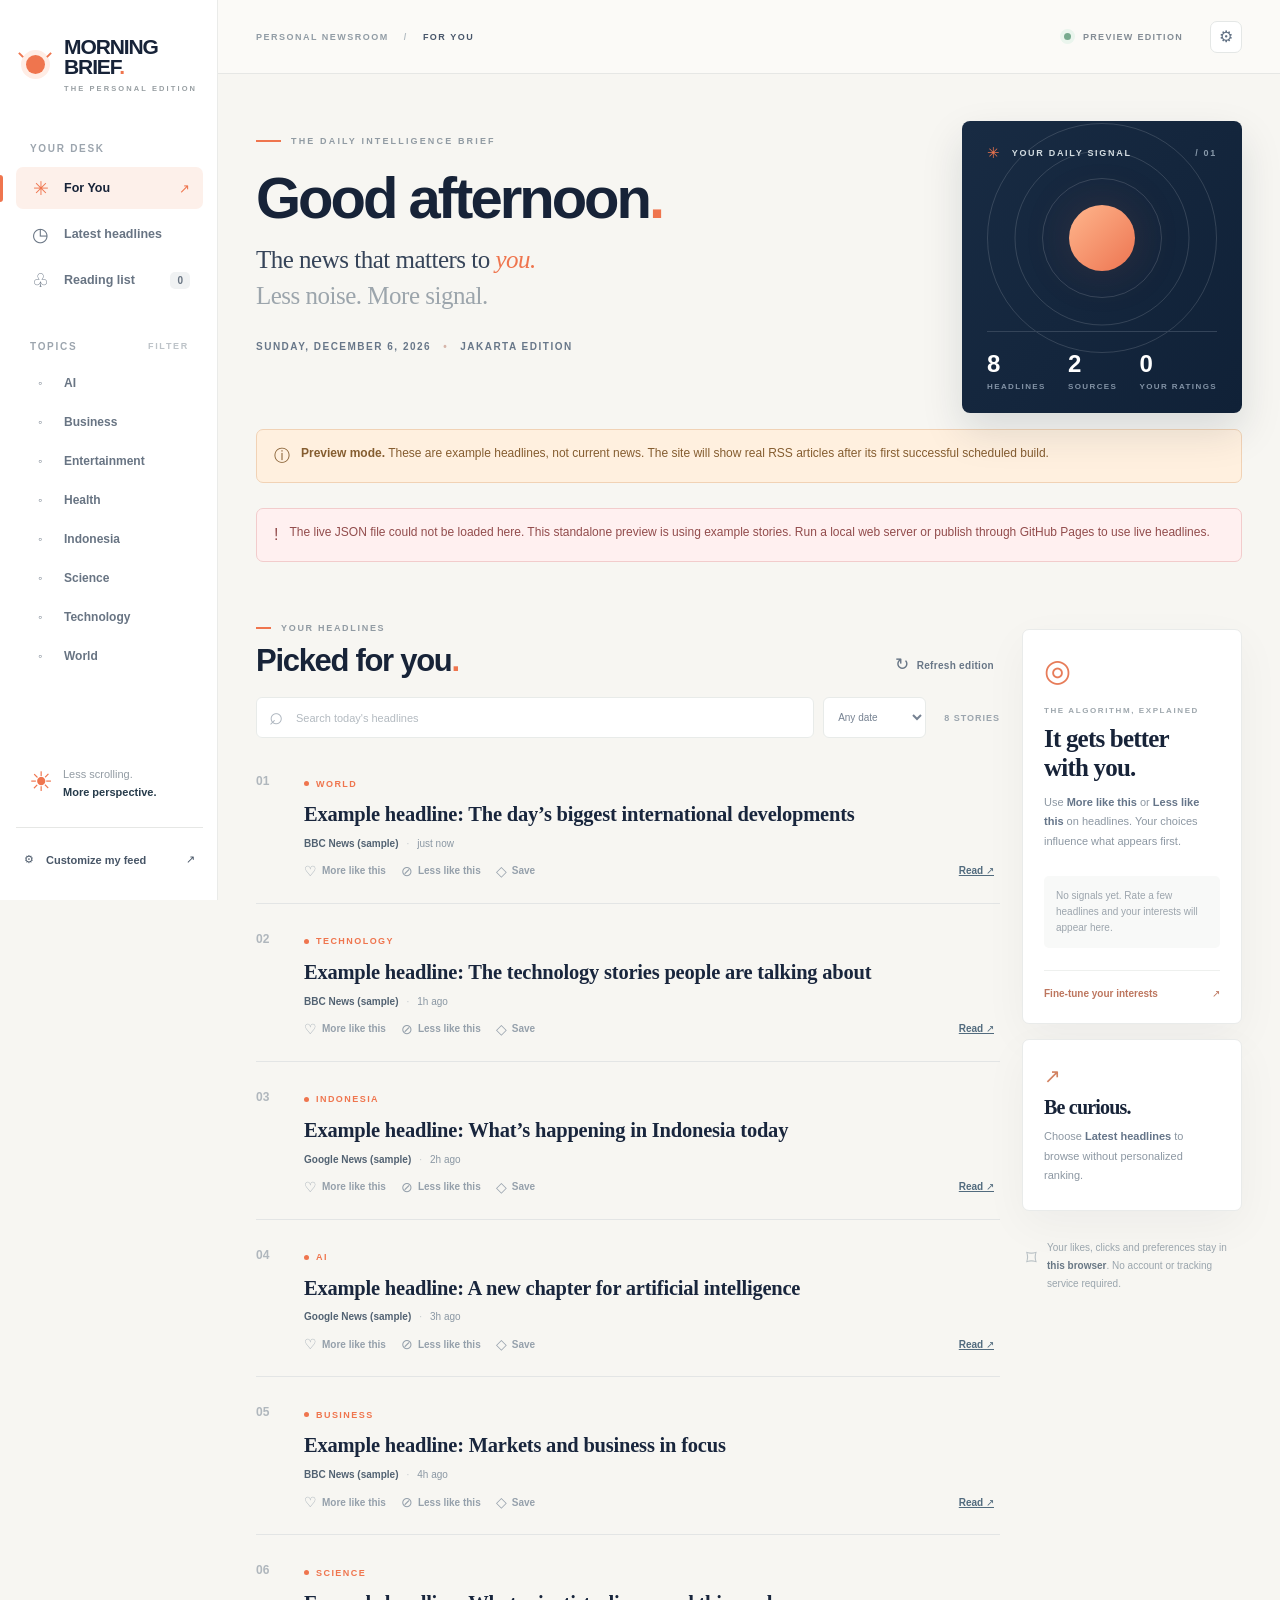
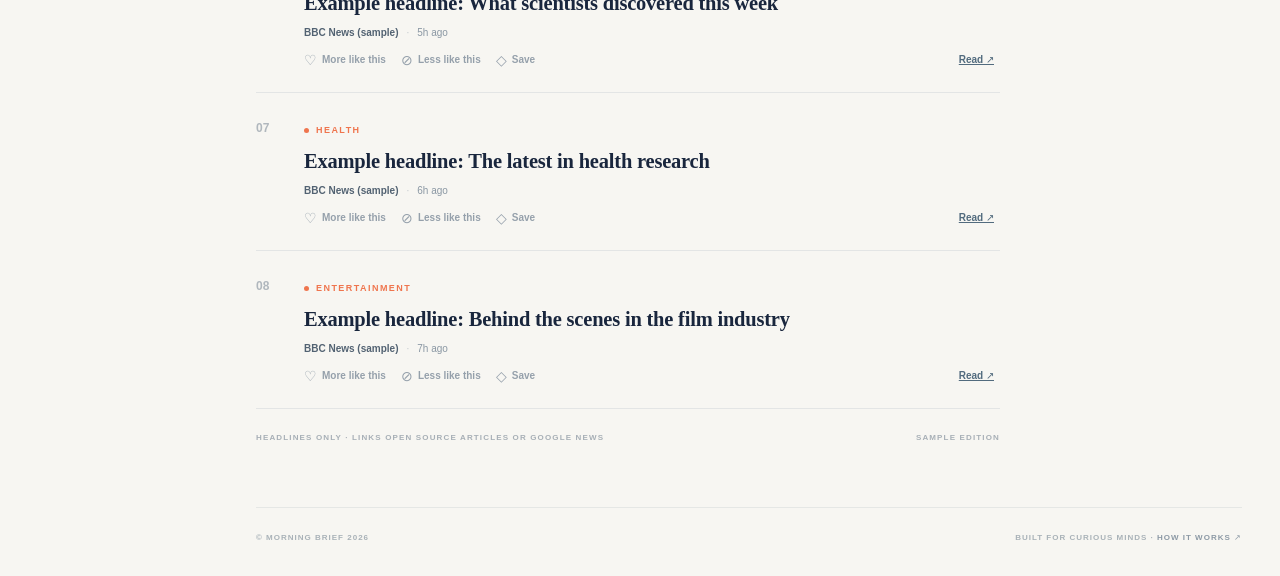
==== index.html @ 29d01cf0 "Add files via upload" ====
<!doctype html>
<html lang="en">
<head>
  <meta charset="utf-8">
  <meta name="viewport" content="width=device-width, initial-scale=1">
  <meta name="theme-color" content="#f7f6f2">
  <meta name="description" content="Morning Brief: a personalized daily news dashboard built from trusted RSS headlines.">
  <title>Morning Brief — Your personal news desk</title>
  <link rel="stylesheet" href="./styles.css">
  <script src="./app.js" defer></script>
</head>
<body>
  <div class="shell">
    <aside class="sidebar" aria-label="Main navigation">
      <div class="brand">
        <div class="brand-mark" aria-hidden="true"><span class="sun-core"></span><span class="sunline sunline-a"></span><span class="sunline sunline-b"></span></div>
        <div><div class="brand-title">MORNING<br>BRIEF<span class="brand-dot">.</span></div><div class="brand-caption">THE PERSONAL EDITION</div></div>
      </div>

      <div class="sidebar-section-label">YOUR DESK</div>
      <nav id="mainNav" class="nav-stack">
        <button type="button" class="nav-item selected" data-view="for-you"><span class="nav-symbol">✳</span><span>For You</span><span class="nav-arrow">↗</span></button>
        <button type="button" class="nav-item" data-view="latest"><span class="nav-symbol">◷</span><span>Latest headlines</span></button>
        <button type="button" class="nav-item" data-view="saved"><span class="nav-symbol">♧</span><span>Reading list</span><span class="nav-count" id="savedCount">0</span></button>
      </nav>

      <div class="sidebar-section-label topics-label">TOPICS <span>FILTER</span></div>
      <nav id="topicNav" class="nav-stack topic-nav" aria-label="Filter by topic"></nav>

      <div class="sidebar-bottom">
        <div class="side-note"><span class="tiny-sun">☀</span><span>Less scrolling.<br><strong>More perspective.</strong></span></div>
        <button type="button" class="side-settings" id="openSettingsSide"><span>⚙</span> Customize my feed <span aria-hidden="true">↗</span></button>
      </div>
    </aside>

    <div class="main-layout">
      <header class="topbar">
        <div class="topbar-breadcrumb">PERSONAL NEWSROOM <span>/</span> <strong id="viewBreadcrumb">FOR YOU</strong></div>
        <div class="topbar-right"><span class="live-dot"></span><span id="topbarEdition">YOUR DAILY EDITION</span><button type="button" class="icon-button" id="settingsTop" aria-label="Open preferences" title="Customize your feed">⚙</button></div>
      </header>

      <main class="content">
        <div class="intro-grid">
          <section class="intro-copy">
            <div class="eyebrow"><span class="eyebrow-line"></span> THE DAILY INTELLIGENCE BRIEF</div>
            <h1 id="greeting">Good morning<span class="title-dot">.</span></h1>
            <p class="hero-subtitle">The news that matters to <em>you.</em><br><span>Less noise. More signal.</span></p>
            <div class="date-row"><span id="todayDate">TODAY</span><span class="date-separator">•</span><span id="dateTimezone">JAKARTA EDITION</span></div>
          </section>
          <section class="hero-card" aria-label="Your morning overview">
            <div class="hero-card-top"><span class="hero-icon">✳</span><span>YOUR DAILY SIGNAL</span><span class="hero-card-number">/ 01</span></div>
            <div class="hero-card-center"><span class="hero-orbit orbit-one"></span><span class="hero-orbit orbit-two"></span><span class="hero-orbit orbit-three"></span><span class="hero-sun"></span></div>
            <div class="hero-card-bottom"><div><span class="stat-number" id="totalStories">—</span><span class="stat-label">HEADLINES</span></div><div><span class="stat-number" id="sourceCount">—</span><span class="stat-label">SOURCES</span></div><div><span class="stat-number" id="ratingCount">0</span><span class="stat-label">YOUR RATINGS</span></div></div>
          </section>
        </div>

        <div id="demoNotice" class="notice" hidden><span class="notice-icon">ⓘ</span><span><strong>Preview mode.</strong> These are example headlines, not current news. The site will show real RSS articles after its first successful scheduled build.</span></div>
        <div id="errorNotice" class="notice notice-error" hidden><span class="notice-icon">!</span><span id="errorMessage"></span></div>

        <section class="news-layout">
          <div class="news-panel">
            <div class="section-top"><div><div class="section-kicker"><span class="mini-rule"></span> YOUR HEADLINES</div><h2 id="sectionTitle">Picked for you<span class="title-dot">.</span></h2></div><button type="button" id="refreshButton" class="refresh-link" title="Check for a newer published edition"><span>↻</span> Refresh edition</button></div>
            <div class="toolbar"><div class="search-wrap"><span class="search-icon">⌕</span><input id="searchInput" type="search" autocomplete="off" placeholder="Search today's headlines" aria-label="Search headlines"></div><select id="timeFilter" aria-label="How recent should stories be"><option value="0">Any date</option><option value="24">Last 24 hours</option><option value="72">Last 3 days</option><option value="168">Last 7 days</option></select><span class="toolbar-count" id="resultCount">— STORIES</span></div>
            <div id="articleList" class="article-list" aria-live="polite"></div>
            <div id="emptyState" class="empty-state" hidden><div class="empty-symbol">◌</div><h3>Nothing in this view yet.</h3><p>Try changing the topic, search or age filter. You can also customize which categories you follow.</p><button type="button" class="plain-primary" id="emptySettings">Adjust preferences →</button></div>
            <button type="button" class="load-more" id="loadMore" hidden>Show more stories <span>↓</span></button>
            <div class="article-list-footer"><span>HEADLINES ONLY · LINKS OPEN SOURCE ARTICLES OR GOOGLE NEWS</span><span id="lastUpdated">UPDATE PENDING</span></div>
          </div>

          <aside class="right-rail" aria-label="Your news preferences summary">
            <section class="rail-card profile-card"><div class="rail-icon">◎</div><div class="rail-overline">THE ALGORITHM, EXPLAINED</div><h3>It gets better<br>with you.</h3><p>Use <strong>More like this</strong> or <strong>Less like this</strong> on headlines. Your choices influence what appears first.</p><div id="tasteBars" class="taste-bars"></div><button type="button" class="rail-link" id="openSettingsRail">Fine-tune your interests <span>↗</span></button></section>
            <section class="rail-card mini-card"><div class="small-icon">↗</div><h3>Be curious.</h3><p>Choose <strong>Latest headlines</strong> to browse without personalized ranking.</p></section>
            <section class="privacy-note"><span class="lock-mark">⌑</span><span>Your likes, clicks and preferences stay in <strong>this browser</strong>. No account or tracking service required.</span></section>
          </aside>
        </section>

        <footer class="footer"><span>© MORNING BRIEF <span id="footerYear">2026</span></span><span>BUILT FOR CURIOUS MINDS · <button type="button" id="footerHow">HOW IT WORKS ↗</button></span></footer>
      </main>
    </div>
  </div>

  <div class="settings-backdrop" id="settingsBackdrop" hidden></div>
  <aside class="settings-drawer" id="settingsDrawer" role="dialog" aria-modal="true" aria-labelledby="settingsTitle" aria-hidden="true">
    <div class="settings-header"><div><span class="section-kicker">MAKE IT YOURS</span><h2 id="settingsTitle">Your preferences<span class="title-dot">.</span></h2></div><button type="button" class="close-drawer" id="closeSettings" aria-label="Close preferences">✕</button></div>
    <div class="settings-body">
      <p class="settings-description">Your Morning Brief adapts to your reading habits. Start by choosing the topics you want, then fine-tune the ranking.</p>
      <section class="settings-section"><h3>Topics you follow</h3><p>Only headlines from enabled topics appear in your feed.</p><div class="topic-settings" id="topicSettings"></div></section>
      <section class="settings-section"><h3>Priorities</h3><p>Tell the feed which topics you want to see near the top.</p><div class="priority-settings" id="prioritySettings"></div></section>
      <section class="settings-section"><h3>Preferred publishers</h3><p>Uncheck a publisher to hide its articles. This list comes from currently available headlines.</p><div class="source-settings" id="sourceSettings"></div></section>
      <section class="settings-section"><h3>Words to boost</h3><p>Comma-separated subjects you want to hear more about. They boost matching collected headlines; they do not create new feeds.</p><textarea id="boostKeywords" rows="2" placeholder="e.g. space exploration, electric cars, filmmaking"></textarea></section>
      <section class="settings-section"><h3>Words to block</h3><p>Matching headlines are removed from your feed.</p><textarea id="blockKeywords" rows="2" placeholder="e.g. celebrity gossip, spoilers"></textarea></section>
      <section class="settings-section"><h3>Feed controls</h3><label class="toggle-row"><span>Hide already opened stories</span><input type="checkbox" id="hideRead"></label><label class="toggle-row"><span>Headlines shown at once</span><select id="pageSize"><option value="10">10</option><option value="20">20</option><option value="40">40</option></select></label></section>
      <section class="settings-section"><h3>Your learning history</h3><p id="learningSummary">No preferences learned yet.</p><div class="data-actions"><button type="button" id="exportPrefs">Export</button><button type="button" id="importPrefs">Import</button><input type="file" id="importFile" accept="application/json,.json" hidden><button type="button" id="resetPrefs" class="danger-button">Reset learning</button></div></section>
      <div class="settings-footnote">To add brand-new publishers or search queries, edit <code>feeds.json</code> with Codex and redeploy.</div>
    </div>
    <div class="settings-footer"><button type="button" class="save-button" id="saveSettings">Save my preferences <span>→</span></button></div>
  </aside>
</body>
</html>
---- styles.css ----
:root{--paper:#f7f6f2;--white:#fff;--ink:#172338;--ink-2:#28374e;--muted:#89929d;--line:#e6e7e5;--accent:#ef754e;--accent-light:#fff0e9;--navy:#152940;--green:#467969;--shadow:0 14px 45px rgba(18,34,50,.042);font-synthesis:none}
*{box-sizing:border-box}
html{scroll-behavior:smooth}body{margin:0;background:var(--paper);color:var(--ink);font-family:Inter,ui-sans-serif,-apple-system,BlinkMacSystemFont,"Segoe UI",sans-serif;-webkit-font-smoothing:antialiased}
button,input,select,textarea{font:inherit}button{cursor:pointer}button:focus-visible,input:focus-visible,select:focus-visible,textarea:focus-visible{outline:3px solid #f4a58a;outline-offset:3px}button:disabled{cursor:not-allowed;opacity:.5}[hidden]{display:none!important}
.shell{display:grid;grid-template-columns:248px minmax(0,1fr);min-height:100vh}.sidebar{background:#fff;border-right:1px solid #eaebe9;min-height:100vh;padding:34px 20px 24px 25px;display:flex;flex-direction:column;position:sticky;top:0;height:100vh;overflow-y:auto}.brand{display:flex;align-items:center;gap:12px;padding:3px 2px 50px}.brand-mark{position:relative;width:34px;height:38px;flex-shrink:0}.sun-core{position:absolute;top:9px;left:8px;width:19px;height:19px;background:var(--accent);border-radius:50%;box-shadow:0 0 0 5px #ffede5}.sunline{position:absolute;top:2px;left:16px;height:6px;border-left:2px solid var(--accent)}.sunline-a{transform:rotate(45deg);top:6px;left:30px}.sunline-b{transform:rotate(-45deg);top:6px;left:2px}.brand-title{font-size:21px;line-height:.96;letter-spacing:-1.1px;font-weight:850}.brand-dot,.title-dot{color:var(--accent)}.brand-caption{margin-top:7px;color:#989fa3;font-size:7.5px;letter-spacing:2.1px;font-weight:750}.sidebar-section-label{padding:0 14px 13px;color:#9ca5ae;font-size:10px;letter-spacing:1.7px;font-weight:800}.sidebar-section-label span{font-size:9px;float:right;color:#bdc3c8;font-weight:600}.nav-stack{display:flex;flex-direction:column;gap:4px}.nav-item{display:flex;align-items:center;gap:12px;width:100%;height:42px;border:none;border-radius:7px;background:transparent;color:#687483;text-align:left;padding:0 13px;font-size:12.5px;font-weight:650;transition:background .2s,color .2s}.nav-item:hover{background:#f8f8f7;color:var(--ink)}.nav-item.selected{color:var(--ink);background:#fdf0ea}.nav-item.selected:before{content:"";position:absolute;left:0;width:3px;height:27px;background:var(--accent);border-radius:0 4px 4px 0}.nav-item.selected .nav-symbol{color:var(--accent)}.nav-symbol{font-size:19px;line-height:1;width:23px;display:inline-block;text-align:center;font-weight:400}.nav-arrow{margin-left:auto;color:var(--accent);font-size:13px}.nav-count{margin-left:auto;border-radius:5px;background:#f0f2f3;padding:3px 7px;font-size:10px;color:#697583}.topics-label{padding-top:40px}.topic-nav .nav-item{height:35px;font-size:12px}.topic-nav .nav-symbol{font-size:12px}.sidebar-bottom{margin-top:auto;padding-top:30px}.side-note{display:flex;align-items:center;gap:10px;padding:22px 8px 22px 13px;margin-bottom:15px;border-bottom:1px solid var(--line);color:#929ba3;font-size:11px;line-height:1.65}.side-note strong{color:#263b4b}.tiny-sun{font-size:27px;color:var(--accent)}.side-settings{width:100%;text-align:left;border:none;background:transparent;display:flex;gap:12px;align-items:center;color:#485667;font-size:11px;font-weight:750;padding:10px 8px}.side-settings span:last-child{margin-left:auto}
.main-layout{min-width:0}.topbar{height:74px;border-bottom:1px solid var(--line);display:flex;align-items:center;justify-content:space-between;padding:0 clamp(28px,5.8vw,89px);background:#fbfaf7}.topbar-breadcrumb{color:#919ca5;letter-spacing:1.5px;font-size:9px;font-weight:800}.topbar-breadcrumb span{padding:0 11px;color:#b2bbc2}.topbar-breadcrumb strong{color:#48566a}.topbar-right{display:flex;align-items:center;gap:12px;font-size:9px;font-weight:750;letter-spacing:1.3px;color:#838c95}.live-dot{width:7px;height:7px;background:#77aa8e;border-radius:100%;box-shadow:0 0 0 4px #eaf5ed}.icon-button{border:1px solid #e4e7e6;background:white;color:#607083;border-radius:7px;width:32px;height:32px;margin-left:15px;font-size:16px}.content{max-width:1600px;margin:auto;padding:47px clamp(28px,5.8vw,89px) 34px}.intro-grid{display:grid;grid-template-columns:minmax(0,1fr) 336px;align-items:stretch;gap:45px;min-height:292px}.intro-copy{padding-top:15px}.eyebrow,.section-kicker{display:flex;align-items:center;gap:10px;color:#919ba3;letter-spacing:2.15px;font-size:9px;font-weight:850}.eyebrow-line{width:25px;border-top:2px solid var(--accent)}h1,h2,h3,p{margin-top:0}h1{font-size:clamp(46px,5.3vw,75px);letter-spacing:-4.3px;font-weight:760;margin:20px 0 12px;line-height:1.1}.hero-subtitle{font-family:Georgia,serif;font-size:clamp(17px,2vw,25px);line-height:1.43;color:#364459;margin-bottom:28px;letter-spacing:-.5px}.hero-subtitle em{font-style:italic;color:var(--accent)}.hero-subtitle span{color:#9ca5ac}.date-row{display:flex;align-items:center;gap:12px;color:#687789;font-size:10px;font-weight:750;letter-spacing:1.5px;text-transform:uppercase}.date-separator{color:#d6b5a9}.hero-card{background:linear-gradient(125deg,#182b43,#102137);border-radius:8px;position:relative;min-height:280px;overflow:hidden;padding:23px 25px 19px;box-shadow:0 18px 42px rgba(16,35,57,.13);color:#fff}.hero-card-top{display:flex;align-items:center;gap:10px;letter-spacing:1.7px;color:#d2dbe0;font-size:9px;font-weight:750}.hero-icon{color:var(--accent);font-size:15px}.hero-card-number{margin-left:auto;color:#899aab}.hero-card-center{position:absolute;top:40%;left:50%;transform:translate(-50%,-50%);width:180px;height:150px}.hero-sun{position:absolute;width:66px;height:66px;background:linear-gradient(135deg,#ffb68d,#ed7451);border-radius:50%;top:42px;left:57px;box-shadow:0 0 50px rgba(239,117,78,.15)}.hero-orbit{position:absolute;border:1px solid rgba(255,255,255,.14);border-radius:50%;top:50%;left:50%;transform:translate(-50%,-50%)}.orbit-one{width:120px;height:120px}.orbit-two{width:175px;height:175px}.orbit-three{width:230px;height:230px}.hero-card-bottom{position:absolute;left:25px;right:25px;bottom:22px;display:flex;gap:0;justify-content:space-between;padding-top:18px;border-top:1px solid #344459}.hero-card-bottom>div{display:flex;flex-direction:column;gap:4px}.stat-number{font-size:24px;font-weight:700;letter-spacing:-1px}.stat-label{font-size:8px;letter-spacing:1.4px;color:#8393a6;font-weight:800}.notice{display:flex;gap:11px;align-items:flex-start;background:#fff0df;border:1px solid #f1d2b5;border-radius:7px;color:#855d30;padding:14px 17px;font-size:12px;margin:16px 0 25px;line-height:1.5}.notice-icon{font-size:16px}.notice-error{background:#fff0f0;border-color:#f2cccc;color:#924c4c}
.news-layout{display:grid;grid-template-columns:minmax(0,1fr) 253px;gap:36px;margin-top:61px;align-items:start}.news-panel{min-width:0}.section-top{display:flex;align-items:end;justify-content:space-between;gap:16px}.section-kicker{font-size:9px;letter-spacing:1.7px}.mini-rule{width:15px;border-top:2px solid var(--accent)}h2{font-size:31px;font-weight:760;line-height:1.13;letter-spacing:-1.3px;margin:10px 0 19px}.refresh-link{border:0;background:transparent;color:#687686;font-size:10px;font-weight:750;white-space:nowrap;margin-bottom:21px;letter-spacing:.3px}.refresh-link span{font-size:17px;vertical-align:-1px;margin-right:4px}.refresh-link:hover{color:var(--accent)}.toolbar{display:flex;align-items:center;gap:9px;margin-bottom:8px}.search-wrap{position:relative;flex:1;min-width:80px}.search-wrap input{width:100%;background:white;border:1px solid #e8ebe9;padding:12px 12px 12px 39px;border-radius:6px;font-size:11px;height:41px;outline:none;color:var(--ink)}.search-wrap input:focus{border-color:#efad95}.search-wrap input::placeholder{color:#b3bac0}.search-icon{position:absolute;left:13px;top:5px;font-size:24px;color:#aeb6bf}.toolbar select{border:1px solid #e8ebe9;background:#fff;border-radius:6px;height:41px;padding:0 10px;font-size:10px;color:#768292;max-width:132px}.toolbar-count{font-size:9px;white-space:nowrap;color:#9ba5ae;font-weight:750;letter-spacing:1px;margin-left:9px}.article-list{display:flex;flex-direction:column}.article{display:grid;grid-template-columns:40px minmax(0,1fr);gap:8px;padding:26px 6px 25px 0;border-bottom:1px solid #e3e5e5}.article-number{font-size:12px;font-weight:780;color:#b0b7bd;padding-top:2px;font-variant-numeric:tabular-nums}.article-content{min-width:0}.article-category{display:inline-flex;align-items:center;gap:7px;color:var(--accent);text-transform:uppercase;letter-spacing:1.45px;font-size:9px;font-weight:800}.article-category:before{content:"";width:5px;height:5px;background:var(--accent);border-radius:50%}.article-title{font-family:Georgia,"Times New Roman",serif;font-size:clamp(17px,1.6vw,21px);font-weight:600;letter-spacing:-.2px;line-height:1.31;margin:11px 0 10px;max-width:740px}.article-title a{color:#19263d;text-decoration:none}.article-title a:hover{color:#cb694b;text-decoration:underline;text-decoration-thickness:1px;text-underline-offset:4px}.article-meta{display:flex;align-items:center;gap:8px;flex-wrap:wrap;color:#8a97a3;font-size:10px}.article-source{color:#526272;font-weight:750}.article-separator{color:#c5cbce}.article-reason{color:#497a6b;font-size:9px;font-weight:700}.article-actions{display:flex;align-items:center;gap:15px;flex-wrap:wrap;margin-top:15px}.rating-button,.save-action,.read-action{background:none;border:none;padding:0;display:inline-flex;align-items:center;gap:5px;color:#95a0ab;font-size:10px;font-weight:650}.rating-button:hover,.rating-button.active{color:#d26d4e}.rating-button.down:hover,.rating-button.down.active{color:#56778b}.save-action:hover,.save-action.active{color:#c58e4c}.read-action{color:#526b7e;margin-left:auto}.read-action:hover{color:#cd6b4a}.action-symbol{font-size:14px;line-height:1}.article-list-footer{display:flex;justify-content:space-between;gap:15px;flex-wrap:wrap;color:#a7afb6;letter-spacing:1.15px;font-size:8px;font-weight:770;padding:24px 0 10px}.load-more{margin:22px auto 4px;display:block;border:1px solid #dbe0df;border-radius:5px;background:white;padding:13px 22px;color:#546475;font-size:12px;font-weight:750}.load-more span{margin-left:10px}.load-more:hover{border-color:var(--accent);color:var(--accent)}.empty-state{text-align:center;padding:75px 20px;border-bottom:1px solid #e4e7e5}.empty-symbol{font-size:52px;color:#c3ccd2}.empty-state h3{margin-top:12px;font-size:19px}.empty-state p{font-size:12px;color:#8d99a3;line-height:1.8}.plain-primary{border:none;background:var(--ink);color:white;border-radius:5px;padding:12px 18px;font-size:11px;font-weight:730}
.right-rail{padding-top:6px}.rail-card{background:#fff;border:1px solid #e9ebea;border-radius:7px;padding:24px 21px;margin-bottom:15px;box-shadow:var(--shadow)}.profile-card{padding-top:22px}.rail-icon{font-size:31px;color:#e77c59;margin-bottom:17px}.rail-overline{font-size:8px;letter-spacing:1.6px;font-weight:800;color:#9ea7ad}.rail-card h3{font-family:Georgia,serif;font-weight:650;font-size:25px;letter-spacing:-.8px;line-height:1.15;margin:10px 0 10px}.rail-card p{font-size:11px;line-height:1.8;color:#8c97a2;margin:0}.rail-card p strong{color:#657589}.taste-bars{margin:24px 0 22px}.taste-row{margin-bottom:14px}.taste-label{display:flex;justify-content:space-between;color:#526271;font-size:10px;font-weight:750;margin-bottom:7px}.taste-label span:last-child{color:#9da7af;font-size:9px}.taste-bar-track{background:#eef0ef;height:5px;border-radius:10px;overflow:hidden}.taste-bar-fill{height:100%;background:var(--accent);border-radius:10px;min-width:5%}.taste-empty{font-size:10px;color:#9ca5ad;line-height:1.6;background:#f8f9f8;padding:12px;border-radius:5px}.rail-link{display:flex;align-items:center;justify-content:space-between;width:100%;border:none;background:none;border-top:1px solid #eef0ee;padding:17px 0 0;margin-top:2px;color:#bd765e;font-size:10px;font-weight:790;text-align:left}.mini-card .small-icon{font-size:20px;color:#d28261}.mini-card h3{font-size:20px;margin:8px 0}.privacy-note{display:flex;gap:10px;padding:13px 4px;color:#9aa5ad;font-size:10px;line-height:1.8}.privacy-note strong{color:#687784}.lock-mark{font-size:21px;color:#b9c1c5}.footer{border-top:1px solid #e5e7e5;display:flex;justify-content:space-between;gap:15px;margin-top:55px;padding-top:25px;letter-spacing:1px;font-size:8px;font-weight:800;color:#a9b2b8}.footer button{padding:0;border:0;background:transparent;color:#8c99a5;font-size:8px;letter-spacing:1px;font-weight:800}
.settings-backdrop{position:fixed;inset:0;background:rgba(11,24,38,.48);z-index:10}.settings-drawer{position:fixed;right:0;top:0;bottom:0;width:min(490px,100vw);z-index:11;background:#fff;box-shadow:-17px 0 45px rgba(0,0,0,.15);display:flex;flex-direction:column;transform:translateX(110%);transition:transform .25s ease;visibility:hidden}.settings-drawer.open{transform:translateX(0);visibility:visible}.settings-header{padding:30px 31px 18px;display:flex;align-items:start;justify-content:space-between;border-bottom:1px solid var(--line)}.settings-header h2{margin:11px 0 0;font-size:28px}.close-drawer{border:none;background:#f3f4f2;width:34px;height:34px;border-radius:6px;color:#788695}.settings-body{overflow-y:auto;padding:23px 31px 30px;flex:1}.settings-description{font-size:12px;color:#7d8995;line-height:1.75}.settings-section{border-bottom:1px solid var(--line);padding:18px 0 22px}.settings-section h3{font-size:13px;font-weight:790;margin:0 0 7px}.settings-section p{color:#909da8;font-size:10.5px;line-height:1.7;margin-bottom:16px}.topic-settings,.source-settings{display:grid;grid-template-columns:1fr 1fr;gap:9px}.check-option{display:flex;align-items:center;gap:9px;font-size:11px;color:#647281;padding:9px;background:#f7f8f7;border-radius:5px}.check-option input{accent-color:var(--accent)}.priority-item{display:grid;grid-template-columns:1fr 106px;align-items:center;gap:8px;margin-bottom:9px;font-size:11px;color:#627282}.priority-item select,.toggle-row select{border:1px solid #e5e8e7;background:#fff;border-radius:4px;padding:7px 8px;font-size:11px;color:#657584}.settings-section textarea{width:100%;resize:vertical;min-height:60px;border-radius:5px;border:1px solid #e0e5e6;padding:12px;font-size:11px;color:var(--ink);line-height:1.6}.settings-section textarea::placeholder{color:#b4bdc4}.toggle-row{display:flex;align-items:center;justify-content:space-between;font-size:11px;color:#657482;padding:10px 0}.toggle-row input{accent-color:var(--accent)}.data-actions{display:flex;gap:8px;flex-wrap:wrap}.data-actions button{background:#f5f6f4;border:1px solid #e7ebea;border-radius:4px;padding:9px 11px;font-size:10px;font-weight:750;color:#5d6b78}.data-actions button.danger-button{color:#b65f50}.settings-footnote{margin:21px 0;color:#93a0a9;font-size:10px;line-height:1.8}.settings-footnote code{color:#39485a;background:#f4f6f5;padding:3px 4px;border-radius:3px}.settings-footer{border-top:1px solid var(--line);padding:18px 31px 26px}.save-button{width:100%;border:none;background:var(--navy);color:#fff;border-radius:5px;padding:15px 18px;display:flex;align-items:center;justify-content:space-between;font-size:11px;font-weight:750}.save-button span{font-size:17px}
@media(max-width:1280px){.shell{grid-template-columns:218px minmax(0,1fr)}.sidebar{padding-left:16px;padding-right:14px}.content{padding-left:38px;padding-right:38px}.topbar{padding-left:38px;padding-right:38px}.intro-grid{grid-template-columns:minmax(0,1fr) 280px;gap:24px}.news-layout{grid-template-columns:minmax(0,1fr) 220px;gap:22px}h1{font-size:58px;letter-spacing:-3px}}
@media(max-width:1050px){.shell{grid-template-columns:190px minmax(0,1fr)}.brand-title{font-size:19px}.sidebar{padding-left:12px;padding-right:10px}.news-layout{grid-template-columns:minmax(0,1fr)}.right-rail{display:grid;grid-template-columns:1.4fr 1fr;gap:15px}.privacy-note{grid-column:1 / -1}.rail-card{margin:0}.intro-grid{grid-template-columns:minmax(0,1fr) 240px}.hero-card{min-height:260px}h1{font-size:clamp(41px,5vw,58px)}}
@media(max-width:720px){.shell{display:block}.sidebar{position:relative;height:auto;min-height:0;padding:16px 18px;display:block;border-right:none;border-bottom:1px solid var(--line)}.brand{padding:0 0 14px;gap:9px}.brand-title{font-size:17px}.brand-mark{transform:scale(.8);transform-origin:left center;width:28px}.sidebar-section-label,.topic-nav,.topics-label,.sidebar-bottom{display:none}.sidebar .nav-stack{display:flex;flex-direction:row;gap:6px;overflow-x:auto}.nav-item{flex-shrink:0;width:auto;height:36px;padding:0 12px}.nav-item .nav-arrow{display:none}.nav-item.selected:before{display:none}.topbar{height:50px;padding:0 18px}.topbar-breadcrumb{font-size:8px}.topbar-right{font-size:8px}.topbar-right .live-dot{display:none}.content{padding:27px 18px 20px}.intro-grid{display:block}.intro-copy{padding-top:0}h1{font-size:clamp(39px,9vw,65px);letter-spacing:-2px;margin:17px 0 12px}.hero-subtitle{font-size:19px}.hero-card{display:none}.news-layout{margin-top:48px}.section-top{align-items:start}.refresh-link{font-size:0;margin-top:12px}.refresh-link span{font-size:24px}.toolbar{flex-wrap:wrap}.toolbar-count{margin-left:auto}.toolbar select{max-width:125px}.article{grid-template-columns:27px minmax(0,1fr);gap:3px}.article-title{font-size:19px}.right-rail{display:block}.profile-card{margin-top:21px}.mini-card{display:none}.footer{margin-top:25px}.settings-header{padding:25px 22px 15px}.settings-body{padding:20px 22px}.settings-footer{padding:15px 22px 21px}}
@media(prefers-reduced-motion:reduce){*,*:before,*:after{scroll-behavior:auto!important;transition:none!important}}
.source-settings{max-height:220px;overflow-y:auto;align-items:start}.source-settings .check-option{word-break:break-word}
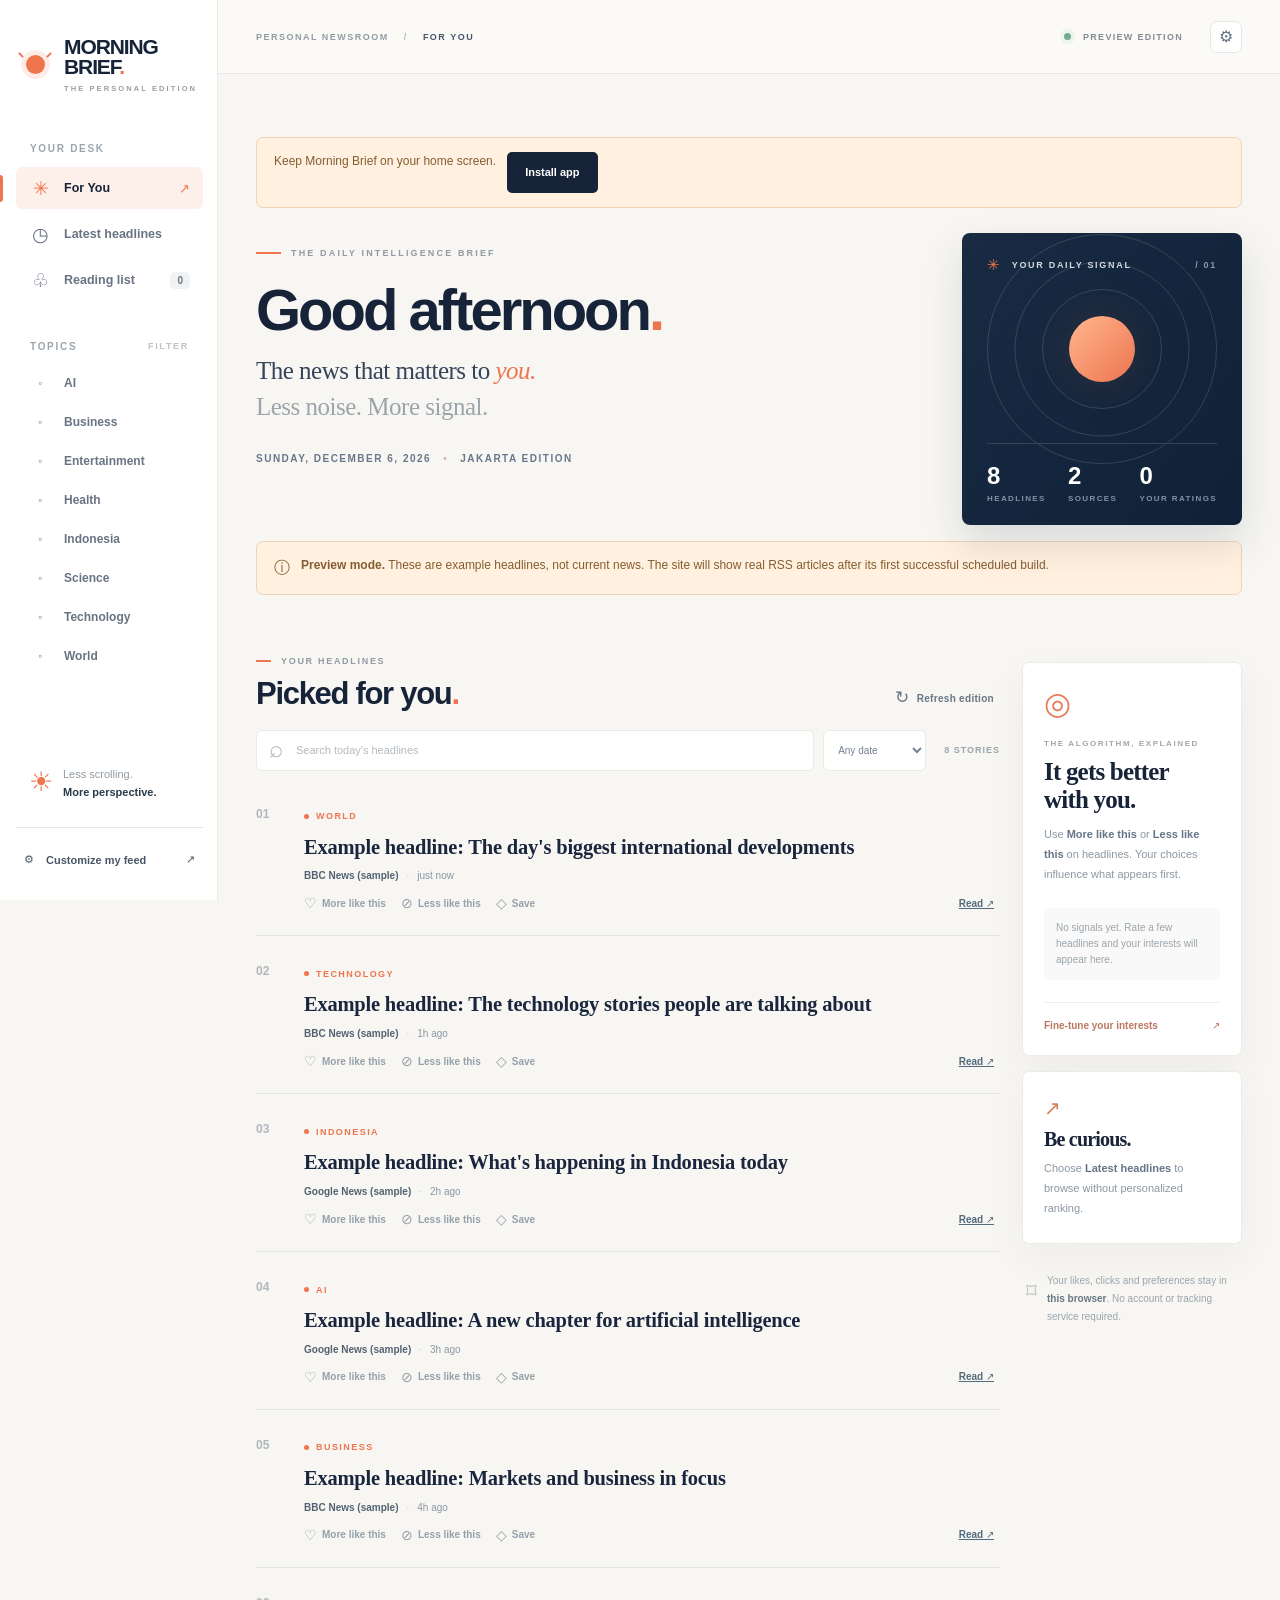
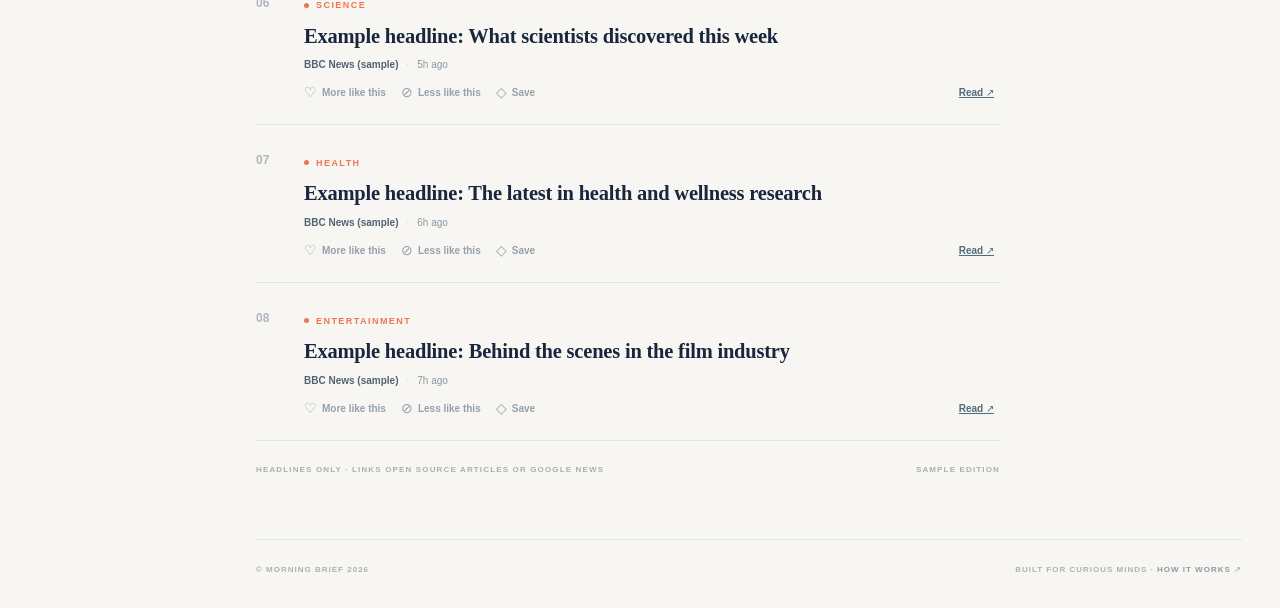
==== commit eef8b6c9: "Make Morning Brief installable on phones" ====
--- a/index.html
+++ b/index.html
@@ -6,8 +6,13 @@
   <meta name="theme-color" content="#f7f6f2">
   <meta name="description" content="Morning Brief: a personalized daily news dashboard built from trusted RSS headlines.">
   <title>Morning Brief — Your personal news desk</title>
+  <link rel="manifest" href="./manifest.webmanifest">
+  <link rel="apple-touch-icon" href="./icons/icon-180.png">
+  <meta name="apple-mobile-web-app-capable" content="yes">
+  <meta name="apple-mobile-web-app-title" content="Morning Brief">
   <link rel="stylesheet" href="./styles.css">
   <script src="./app.js" defer></script>
+  <script src="./install.js" defer></script>
 </head>
 <body>
   <div class="shell">
@@ -40,6 +45,11 @@
       </header>
 
       <main class="content">
+        <div class="notice" id="installNotice" hidden>
+          <span>Keep Morning Brief on your home screen.</span>
+          <button type="button" class="plain-primary" id="installApp">Install app</button>
+          <span id="installHelp" hidden>On iPhone, open in Safari, tap Share, then Add to Home Screen. On Android, open the browser menu and choose Install app or Add to Home screen.</span>
+        </div>
         <div class="intro-grid">
           <section class="intro-copy">
             <div class="eyebrow"><span class="eyebrow-line"></span> THE DAILY INTELLIGENCE BRIEF</div>
--- a/styles.css
+++ b/styles.css
@@ -12,3 +12,4 @@
 @media(max-width:720px){.shell{display:block}.sidebar{position:relative;height:auto;min-height:0;padding:16px 18px;display:block;border-right:none;border-bottom:1px solid var(--line)}.brand{padding:0 0 14px;gap:9px}.brand-title{font-size:17px}.brand-mark{transform:scale(.8);transform-origin:left center;width:28px}.sidebar-section-label,.topic-nav,.topics-label,.sidebar-bottom{display:none}.sidebar .nav-stack{display:flex;flex-direction:row;gap:6px;overflow-x:auto}.nav-item{flex-shrink:0;width:auto;height:36px;padding:0 12px}.nav-item .nav-arrow{display:none}.nav-item.selected:before{display:none}.topbar{height:50px;padding:0 18px}.topbar-breadcrumb{font-size:8px}.topbar-right{font-size:8px}.topbar-right .live-dot{display:none}.content{padding:27px 18px 20px}.intro-grid{display:block}.intro-copy{padding-top:0}h1{font-size:clamp(39px,9vw,65px);letter-spacing:-2px;margin:17px 0 12px}.hero-subtitle{font-size:19px}.hero-card{display:none}.news-layout{margin-top:48px}.section-top{align-items:start}.refresh-link{font-size:0;margin-top:12px}.refresh-link span{font-size:24px}.toolbar{flex-wrap:wrap}.toolbar-count{margin-left:auto}.toolbar select{max-width:125px}.article{grid-template-columns:27px minmax(0,1fr);gap:3px}.article-title{font-size:19px}.right-rail{display:block}.profile-card{margin-top:21px}.mini-card{display:none}.footer{margin-top:25px}.settings-header{padding:25px 22px 15px}.settings-body{padding:20px 22px}.settings-footer{padding:15px 22px 21px}}
 @media(prefers-reduced-motion:reduce){*,*:before,*:after{scroll-behavior:auto!important;transition:none!important}}
 .source-settings{max-height:220px;overflow-y:auto;align-items:start}.source-settings .check-option{word-break:break-word}
+#installNotice{flex-wrap:wrap}#installHelp{flex-basis:100%}
